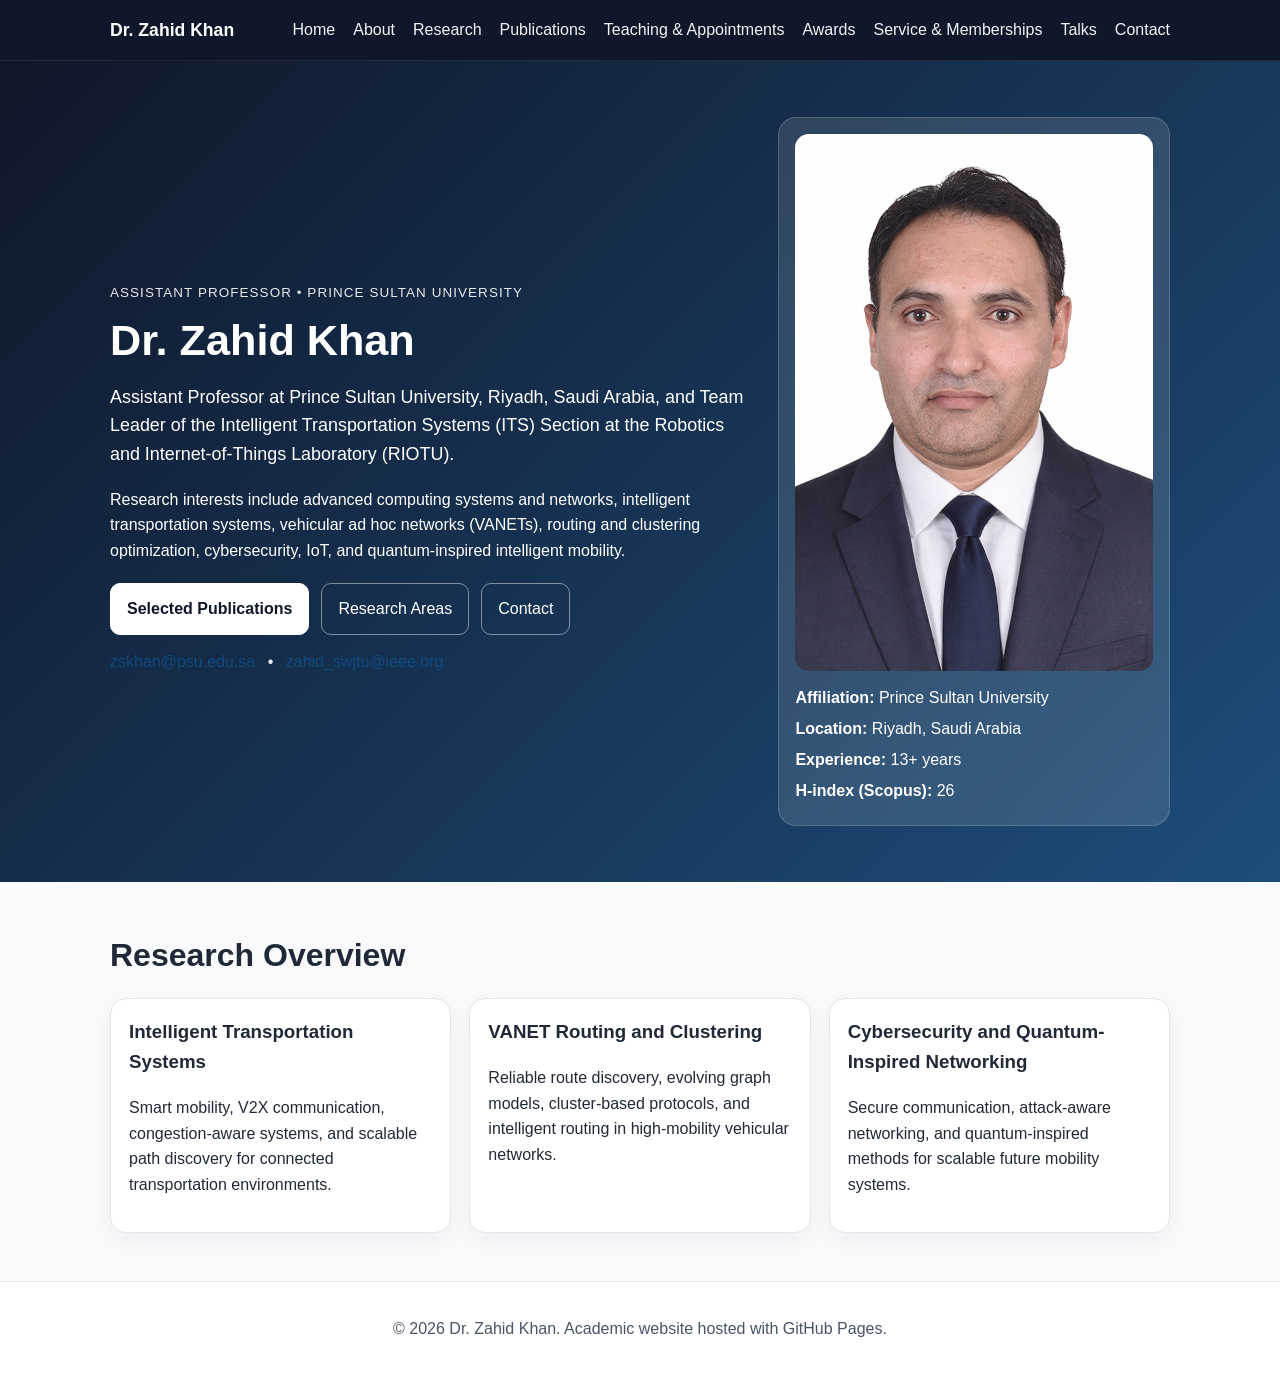
==== index.html @ cc6d30c7 "Update index.html" ====
<!DOCTYPE html>
<html lang="en">
<head>
  <title>Dr. Zahid Khan | Home</title>

  <meta charset="UTF-8" />
  <meta name="viewport" content="width=device-width, initial-scale=1.0" />
  <meta name="description" content="Academic website of Dr. Zahid Khan, Assistant Professor at Prince Sultan University. Research in intelligent transportation systems, VANETs, routing, cybersecurity, IoT, and quantum-inspired networking." />
  <meta name="keywords" content="Zahid Khan, Dr Zahid Khan, Prince Sultan University, VANET, Intelligent Transportation Systems, Quantum-inspired routing, Cybersecurity, IoT, Academic website" />
  <link rel="stylesheet" href="styles.css" />

</head>
<body>

    <header class="site-header">
      <div class="container nav">
        <a class="brand" href="index.html">Dr. Zahid Khan</a>
       <nav class="nav-links">
  <a href="index.html">Home</a>
  <a href="about.html">About</a>
  <a href="research.html">Research</a>
  <a href="publications.html">Publications</a>
  <a href="teaching.html">Teaching & Appointments</a>
  <a href="awards.html">Awards</a>
  <a href="service.html">Service & Memberships</a>
  <a href="talks.html">Talks</a>
  <a href="contact.html">Contact</a>
</nav>
      </div>
    </header>


<main>
  <section class="hero">
    <div class="container hero-grid">
      <div class="hero-text">
        <p class="eyebrow">Assistant Professor • Prince Sultan University</p>
        <h1>Dr. Zahid Khan</h1>
        <p class="lead">Assistant Professor at Prince Sultan University, Riyadh, Saudi Arabia, and Team Leader of the Intelligent Transportation Systems (ITS) Section at the Robotics and Internet-of-Things Laboratory (RIOTU).</p>
        <p>Research interests include advanced computing systems and networks, intelligent transportation systems, vehicular ad hoc networks (VANETs), routing and clustering optimization, cybersecurity, IoT, and quantum-inspired intelligent mobility.</p>
        <div class="button-row">
          <a class="btn primary" href="publications.html">Selected Publications</a>
          <a class="btn" href="research.html">Research Areas</a>
          <a class="btn" href="contact.html">Contact</a>
        </div>
        <div class="mini-links">
          <a href="mailto:zskhan@psu.edu.sa">zskhan@psu.edu.sa</a>
          <span>•</span>
          <a href="mailto:zahid_swjtu@ieee.org">zahid_swjtu@ieee.org</a>
        </div>
      </div>
      <aside class="profile-card">
        <img src="zahid.png" alt="Portrait of Dr. Zahid Khan" class="profile-image" />
        <div class="profile-meta">
          <p><strong>Affiliation:</strong> Prince Sultan University</p>
          <p><strong>Location:</strong> Riyadh, Saudi Arabia</p>
          <p><strong>Experience:</strong> 13+ years</p>
          <p><strong>H-index (Scopus):</strong> 26</p>
        </div>
      </aside>
    </div>
  </section>

  <section class="section">
    <div class="container">
      <h2>Research Overview</h2>
      <div class="cards">
        <article class="card">
          <h3>Intelligent Transportation Systems</h3>
          <p>Smart mobility, V2X communication, congestion-aware systems, and scalable path discovery for connected transportation environments.</p>
        </article>
        <article class="card">
          <h3>VANET Routing and Clustering</h3>
          <p>Reliable route discovery, evolving graph models, cluster-based protocols, and intelligent routing in high-mobility vehicular networks.</p>
        </article>
        <article class="card">
          <h3>Cybersecurity and Quantum-Inspired Networking</h3>
          <p>Secure communication, attack-aware networking, and quantum-inspired methods for scalable future mobility systems.</p>
        </article>
      </div>
    </div>
  </section>
</main>


    <footer class="footer">
      <div class="container">
        <p>© 2026 Dr. Zahid Khan. Academic website hosted with GitHub Pages.</p>
      </div>
    </footer>

</body>
</html>
---- styles.css ----
*{box-sizing:border-box}
body{margin:0;font-family:Arial,Helvetica,sans-serif;color:#1f2937;background:#f8fafc;line-height:1.6}
a{color:#0f4c81;text-decoration:none}
a:hover{text-decoration:underline}
.container{max-width:1100px;margin:0 auto;padding:0 20px}
.narrow{max-width:850px}
.site-header{background:#0f172a;color:#fff;border-bottom:1px solid rgba(255,255,255,.08);position:sticky;top:0;z-index:10}
.nav{display:flex;justify-content:space-between;align-items:center;gap:16px;padding:16px 20px}
.brand{color:#fff;font-weight:700;font-size:1.1rem}
.nav-links{display:flex;gap:18px;flex-wrap:wrap}
.nav-links a{color:#fff;opacity:.95}
.hero{background:linear-gradient(135deg,#0f172a,#1d4d7a);color:#fff;padding:56px 0}
.hero-grid{display:grid;grid-template-columns:1.3fr .8fr;gap:32px;align-items:center}
.eyebrow{text-transform:uppercase;letter-spacing:.08em;font-size:.84rem;opacity:.9}
h1{font-size:2.7rem;line-height:1.1;margin:.3rem 0 .8rem}
h2{font-size:2rem;margin:0 0 1rem}
h3{margin-top:0}
.lead{font-size:1.12rem}
.button-row{display:flex;gap:12px;flex-wrap:wrap;margin-top:20px}
.btn{display:inline-block;padding:12px 16px;border-radius:10px;border:1px solid rgba(255,255,255,.45);color:#fff}
.btn.primary{background:#fff;color:#0f172a;border-color:#fff;font-weight:700}
.mini-links{margin-top:14px;opacity:.95}
.mini-links span{margin:0 8px}
.profile-card{background:rgba(255,255,255,.12);border:1px solid rgba(255,255,255,.18);padding:16px;border-radius:18px;backdrop-filter:blur(5px)}
.profile-image{width:100%;height:auto;border-radius:14px;display:block;margin-bottom:14px}
.profile-meta p{margin:.35rem 0}
.section{padding:48px 0}
.cards{display:grid;grid-template-columns:repeat(3,1fr);gap:18px}
.cards.two{grid-template-columns:repeat(2,1fr)}
.card{background:#fff;border:1px solid #e5e7eb;border-radius:16px;padding:18px;box-shadow:0 8px 24px rgba(15,23,42,.05)}
.pubs li{margin-bottom:1rem}
.note{color:#475569}
.footer{background:#fff;border-top:1px solid #e5e7eb;padding:18px 0;text-align:center;color:#475569}
@media (max-width:900px){
  .hero-grid,.cards,.cards.two{grid-template-columns:1fr}
  h1{font-size:2.1rem}
}
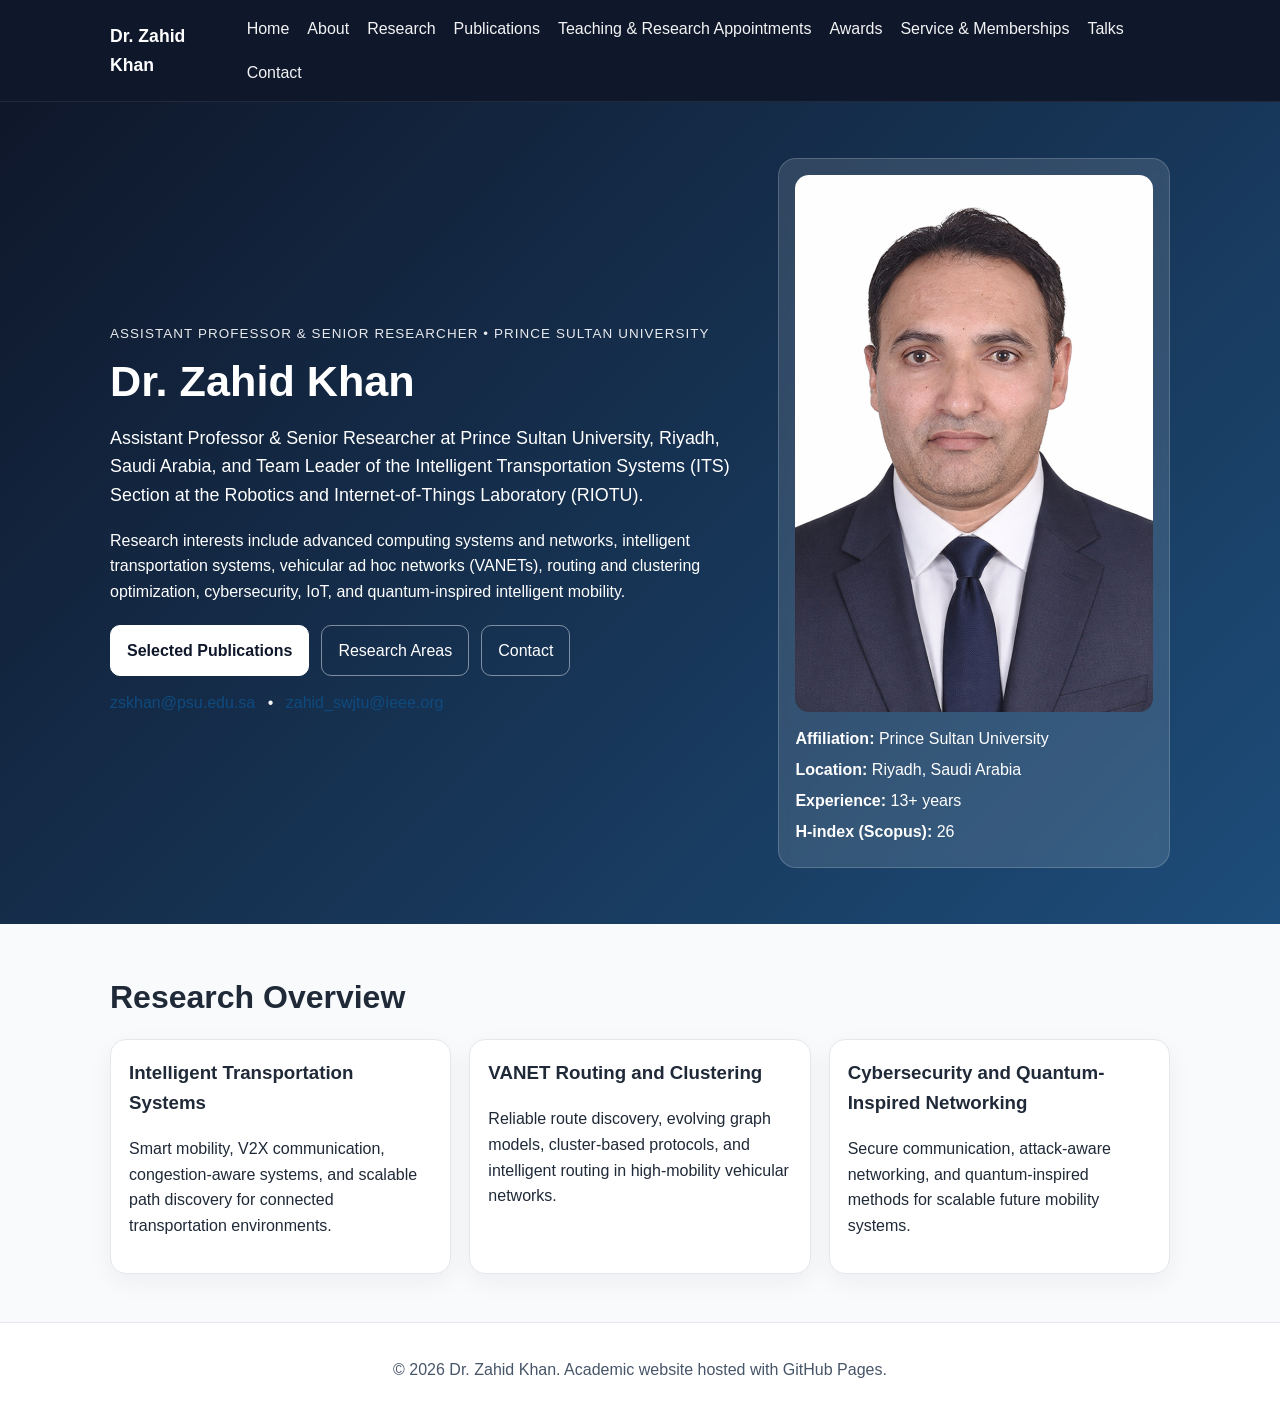
==== commit 57ec8293: "Update index.html" ====
--- a/index.html
+++ b/index.html
@@ -5,7 +5,7 @@
 
   <meta charset="UTF-8" />
   <meta name="viewport" content="width=device-width, initial-scale=1.0" />
-  <meta name="description" content="Academic website of Dr. Zahid Khan, Assistant Professor at Prince Sultan University. Research in intelligent transportation systems, VANETs, routing, cybersecurity, IoT, and quantum-inspired networking." />
+  <meta name="description" content="Academic website of Dr. Zahid Khan, Assistant Professor & Senior Researcher at Prince Sultan University. Research in intelligent transportation systems, VANETs, routing, cybersecurity, IoT, and quantum-inspired networking." />
   <meta name="keywords" content="Zahid Khan, Dr Zahid Khan, Prince Sultan University, VANET, Intelligent Transportation Systems, Quantum-inspired routing, Cybersecurity, IoT, Academic website" />
   <link rel="stylesheet" href="styles.css" />
 
@@ -20,7 +20,7 @@
   <a href="about.html">About</a>
   <a href="research.html">Research</a>
   <a href="publications.html">Publications</a>
-  <a href="teaching.html">Teaching & Appointments</a>
+  <a href="teaching.html">Teaching & Research Appointments</a>
   <a href="awards.html">Awards</a>
   <a href="service.html">Service & Memberships</a>
   <a href="talks.html">Talks</a>
@@ -34,9 +34,9 @@
   <section class="hero">
     <div class="container hero-grid">
       <div class="hero-text">
-        <p class="eyebrow">Assistant Professor • Prince Sultan University</p>
+        <p class="eyebrow">Assistant Professor & Senior Researcher • Prince Sultan University</p>
         <h1>Dr. Zahid Khan</h1>
-        <p class="lead">Assistant Professor at Prince Sultan University, Riyadh, Saudi Arabia, and Team Leader of the Intelligent Transportation Systems (ITS) Section at the Robotics and Internet-of-Things Laboratory (RIOTU).</p>
+        <p class="lead">Assistant Professor & Senior Researcher at Prince Sultan University, Riyadh, Saudi Arabia, and Team Leader of the Intelligent Transportation Systems (ITS) Section at the Robotics and Internet-of-Things Laboratory (RIOTU).</p>
         <p>Research interests include advanced computing systems and networks, intelligent transportation systems, vehicular ad hoc networks (VANETs), routing and clustering optimization, cybersecurity, IoT, and quantum-inspired intelligent mobility.</p>
         <div class="button-row">
           <a class="btn primary" href="publications.html">Selected Publications</a>
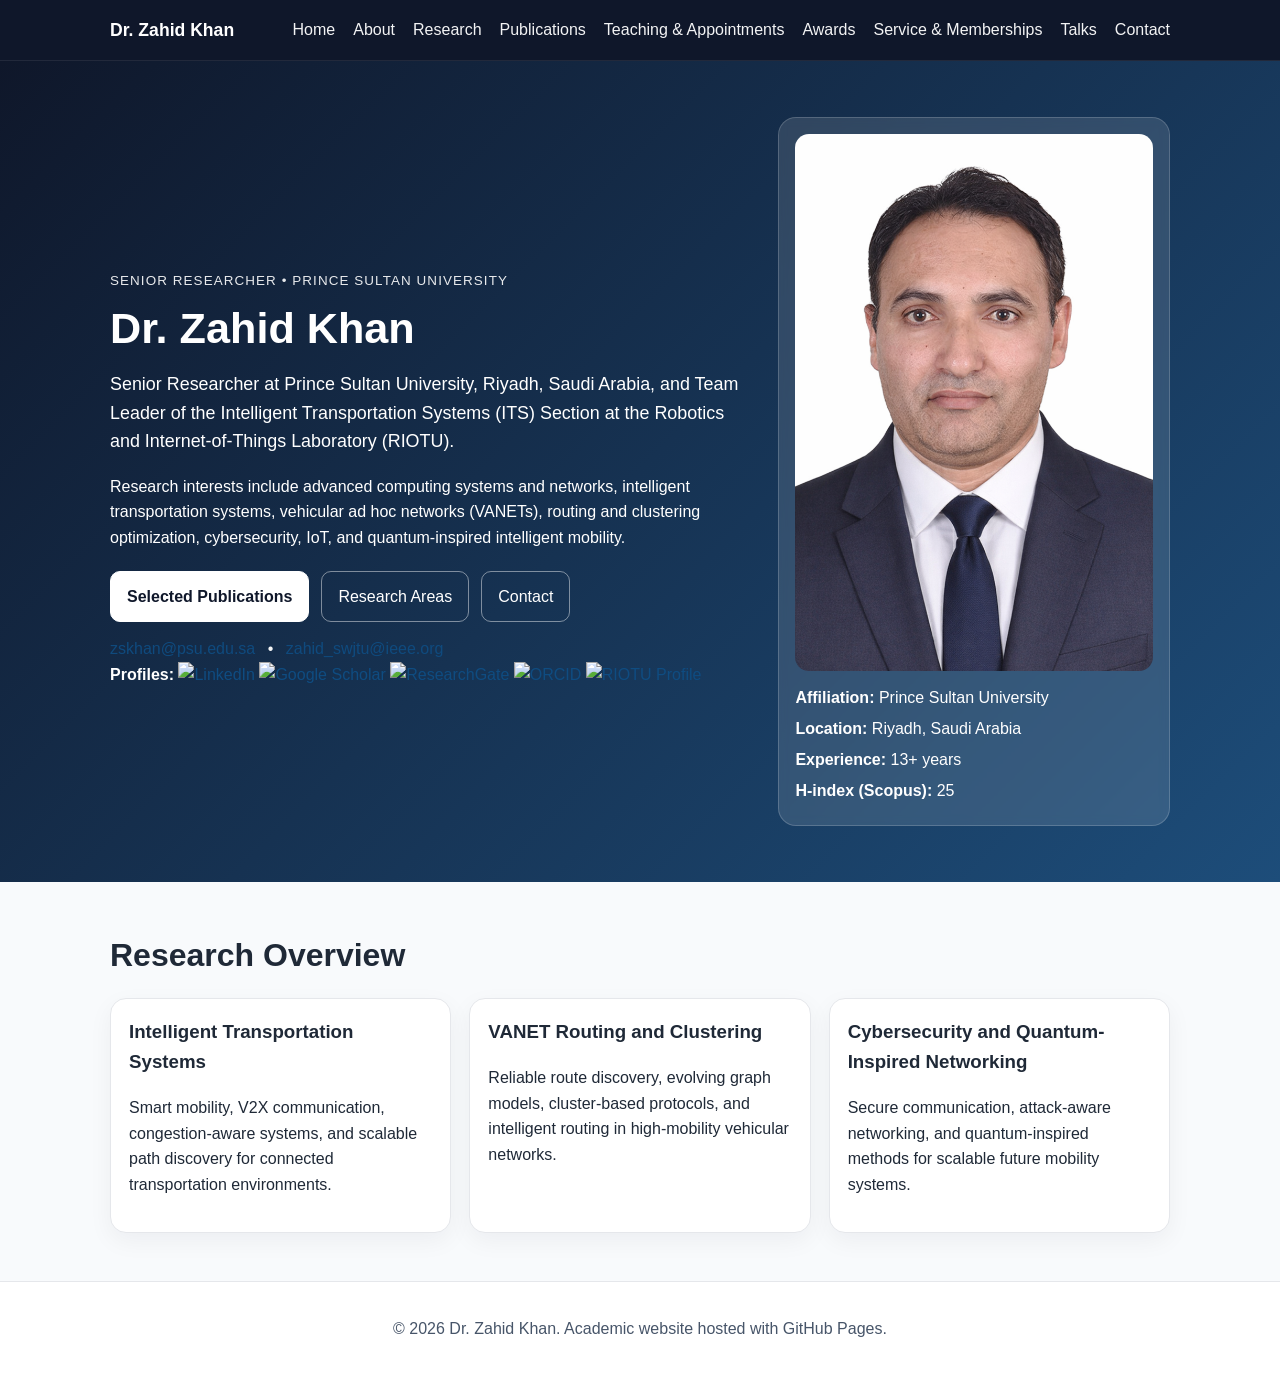
==== commit a8e4a6e7: "Update index.html" ====
--- a/index.html
+++ b/index.html
@@ -2,92 +2,119 @@
 <html lang="en">
 <head>
   <title>Dr. Zahid Khan | Home</title>
-
   <meta charset="UTF-8" />
   <meta name="viewport" content="width=device-width, initial-scale=1.0" />
-  <meta name="description" content="Academic website of Dr. Zahid Khan, Assistant Professor & Senior Researcher at Prince Sultan University. Research in intelligent transportation systems, VANETs, routing, cybersecurity, IoT, and quantum-inspired networking." />
+  <meta name="description" content="Academic website of Dr. Zahid Khan, Senior Researcher at Prince Sultan University. Research in intelligent transportation systems, VANETs, routing, cybersecurity, IoT, and quantum-inspired networking." />
   <meta name="keywords" content="Zahid Khan, Dr Zahid Khan, Prince Sultan University, VANET, Intelligent Transportation Systems, Quantum-inspired routing, Cybersecurity, IoT, Academic website" />
   <link rel="stylesheet" href="styles.css" />
-
 </head>
 <body>
 
-    <header class="site-header">
-      <div class="container nav">
-        <a class="brand" href="index.html">Dr. Zahid Khan</a>
-       <nav class="nav-links">
-  <a href="index.html">Home</a>
-  <a href="about.html">About</a>
-  <a href="research.html">Research</a>
-  <a href="publications.html">Publications</a>
-  <a href="teaching.html">Teaching & Research Appointments</a>
-  <a href="awards.html">Awards</a>
-  <a href="service.html">Service & Memberships</a>
-  <a href="talks.html">Talks</a>
-  <a href="contact.html">Contact</a>
-</nav>
+  <header class="site-header">
+    <div class="container nav">
+      <a class="brand" href="index.html">Dr. Zahid Khan</a>
+      <nav class="nav-links">
+        <a href="index.html">Home</a>
+        <a href="about.html">About</a>
+        <a href="research.html">Research</a>
+        <a href="publications.html">Publications</a>
+        <a href="teaching.html">Teaching & Appointments</a>
+        <a href="awards.html">Awards</a>
+        <a href="service.html">Service & Memberships</a>
+        <a href="talks.html">Talks</a>
+        <a href="contact.html">Contact</a>
+      </nav>
+    </div>
+  </header>
+
+  <main>
+    <section class="hero">
+      <div class="container hero-grid">
+        <div class="hero-text">
+          <p class="eyebrow">Senior Researcher • Prince Sultan University</p>
+          <h1>Dr. Zahid Khan</h1>
+          <p class="lead">
+            Senior Researcher at Prince Sultan University, Riyadh, Saudi Arabia, and Team Leader of the Intelligent Transportation Systems (ITS) Section at the Robotics and Internet-of-Things Laboratory (RIOTU).
+          </p>
+          <p>
+            Research interests include advanced computing systems and networks, intelligent transportation systems, vehicular ad hoc networks (VANETs), routing and clustering optimization, cybersecurity, IoT, and quantum-inspired intelligent mobility.
+          </p>
+
+          <div class="button-row">
+            <a class="btn primary" href="publications.html">Selected Publications</a>
+            <a class="btn" href="research.html">Research Areas</a>
+            <a class="btn" href="contact.html">Contact</a>
+          </div>
+
+          <div class="mini-links">
+            <a href="mailto:zskhan@psu.edu.sa">zskhan@psu.edu.sa</a>
+            <span>•</span>
+            <a href="mailto:zahid_swjtu@ieee.org">zahid_swjtu@ieee.org</a>
+          </div>
+
+          <div class="profile-links">
+            <span><strong>Profiles:</strong></span>
+
+            <a href="https://www.linkedin.com/in/zahid-khan-a33226163" target="_blank" rel="noopener noreferrer">
+              <img src="linkedin.png" alt="LinkedIn" class="profile-icon">
+            </a>
+
+            <a href="https://scholar.google.com/citations?user=AywLR5oAAAAJ&hl=en" target="_blank" rel="noopener noreferrer">
+              <img src="scholar.png" alt="Google Scholar" class="profile-icon">
+            </a>
+
+            <a href="https://www.researchgate.net/profile/Zahid-Khan-42?ev=prf_overview" target="_blank" rel="noopener noreferrer">
+              <img src="researchgate.png" alt="ResearchGate" class="profile-icon">
+            </a>
+
+            <a href="https://orcid.org/0000-0003-4710-4010" target="_blank" rel="noopener noreferrer">
+              <img src="orcid.png" alt="ORCID" class="profile-icon">
+            </a>
+
+            <a href="https://ric.psu.edu.sa/riotu/teams.html#section_1" target="_blank" rel="noopener noreferrer">
+              <img src="riotu.png" alt="RIOTU Profile" class="profile-icon">
+            </a>
+          </div>
+        </div>
+
+        <aside class="profile-card">
+          <img src="zahid.png" alt="Portrait of Dr. Zahid Khan" class="profile-image" />
+          <div class="profile-meta">
+            <p><strong>Affiliation:</strong> Prince Sultan University</p>
+            <p><strong>Location:</strong> Riyadh, Saudi Arabia</p>
+            <p><strong>Experience:</strong> 13+ years</p>
+            <p><strong>H-index (Scopus):</strong> 25</p>
+          </div>
+        </aside>
       </div>
-    </header>
+    </section>
 
-
-<main>
-  <section class="hero">
-    <div class="container hero-grid">
-      <div class="hero-text">
-        <p class="eyebrow">Assistant Professor & Senior Researcher • Prince Sultan University</p>
-        <h1>Dr. Zahid Khan</h1>
-        <p class="lead">Assistant Professor & Senior Researcher at Prince Sultan University, Riyadh, Saudi Arabia, and Team Leader of the Intelligent Transportation Systems (ITS) Section at the Robotics and Internet-of-Things Laboratory (RIOTU).</p>
-        <p>Research interests include advanced computing systems and networks, intelligent transportation systems, vehicular ad hoc networks (VANETs), routing and clustering optimization, cybersecurity, IoT, and quantum-inspired intelligent mobility.</p>
-        <div class="button-row">
-          <a class="btn primary" href="publications.html">Selected Publications</a>
-          <a class="btn" href="research.html">Research Areas</a>
-          <a class="btn" href="contact.html">Contact</a>
-        </div>
-        <div class="mini-links">
-          <a href="mailto:zskhan@psu.edu.sa">zskhan@psu.edu.sa</a>
-          <span>•</span>
-          <a href="mailto:zahid_swjtu@ieee.org">zahid_swjtu@ieee.org</a>
+    <section class="section">
+      <div class="container">
+        <h2>Research Overview</h2>
+        <div class="cards">
+          <article class="card">
+            <h3>Intelligent Transportation Systems</h3>
+            <p>Smart mobility, V2X communication, congestion-aware systems, and scalable path discovery for connected transportation environments.</p>
+          </article>
+          <article class="card">
+            <h3>VANET Routing and Clustering</h3>
+            <p>Reliable route discovery, evolving graph models, cluster-based protocols, and intelligent routing in high-mobility vehicular networks.</p>
+          </article>
+          <article class="card">
+            <h3>Cybersecurity and Quantum-Inspired Networking</h3>
+            <p>Secure communication, attack-aware networking, and quantum-inspired methods for scalable future mobility systems.</p>
+          </article>
         </div>
       </div>
-      <aside class="profile-card">
-        <img src="zahid.png" alt="Portrait of Dr. Zahid Khan" class="profile-image" />
-        <div class="profile-meta">
-          <p><strong>Affiliation:</strong> Prince Sultan University</p>
-          <p><strong>Location:</strong> Riyadh, Saudi Arabia</p>
-          <p><strong>Experience:</strong> 13+ years</p>
-          <p><strong>H-index (Scopus):</strong> 26</p>
-        </div>
-      </aside>
+    </section>
+  </main>
+
+  <footer class="footer">
+    <div class="container">
+      <p>© 2026 Dr. Zahid Khan. Academic website hosted with GitHub Pages.</p>
     </div>
-  </section>
-
-  <section class="section">
-    <div class="container">
-      <h2>Research Overview</h2>
-      <div class="cards">
-        <article class="card">
-          <h3>Intelligent Transportation Systems</h3>
-          <p>Smart mobility, V2X communication, congestion-aware systems, and scalable path discovery for connected transportation environments.</p>
-        </article>
-        <article class="card">
-          <h3>VANET Routing and Clustering</h3>
-          <p>Reliable route discovery, evolving graph models, cluster-based protocols, and intelligent routing in high-mobility vehicular networks.</p>
-        </article>
-        <article class="card">
-          <h3>Cybersecurity and Quantum-Inspired Networking</h3>
-          <p>Secure communication, attack-aware networking, and quantum-inspired methods for scalable future mobility systems.</p>
-        </article>
-      </div>
-    </div>
-  </section>
-</main>
-
-
-    <footer class="footer">
-      <div class="container">
-        <p>© 2026 Dr. Zahid Khan. Academic website hosted with GitHub Pages.</p>
-      </div>
-    </footer>
+  </footer>
 
 </body>
 </html>
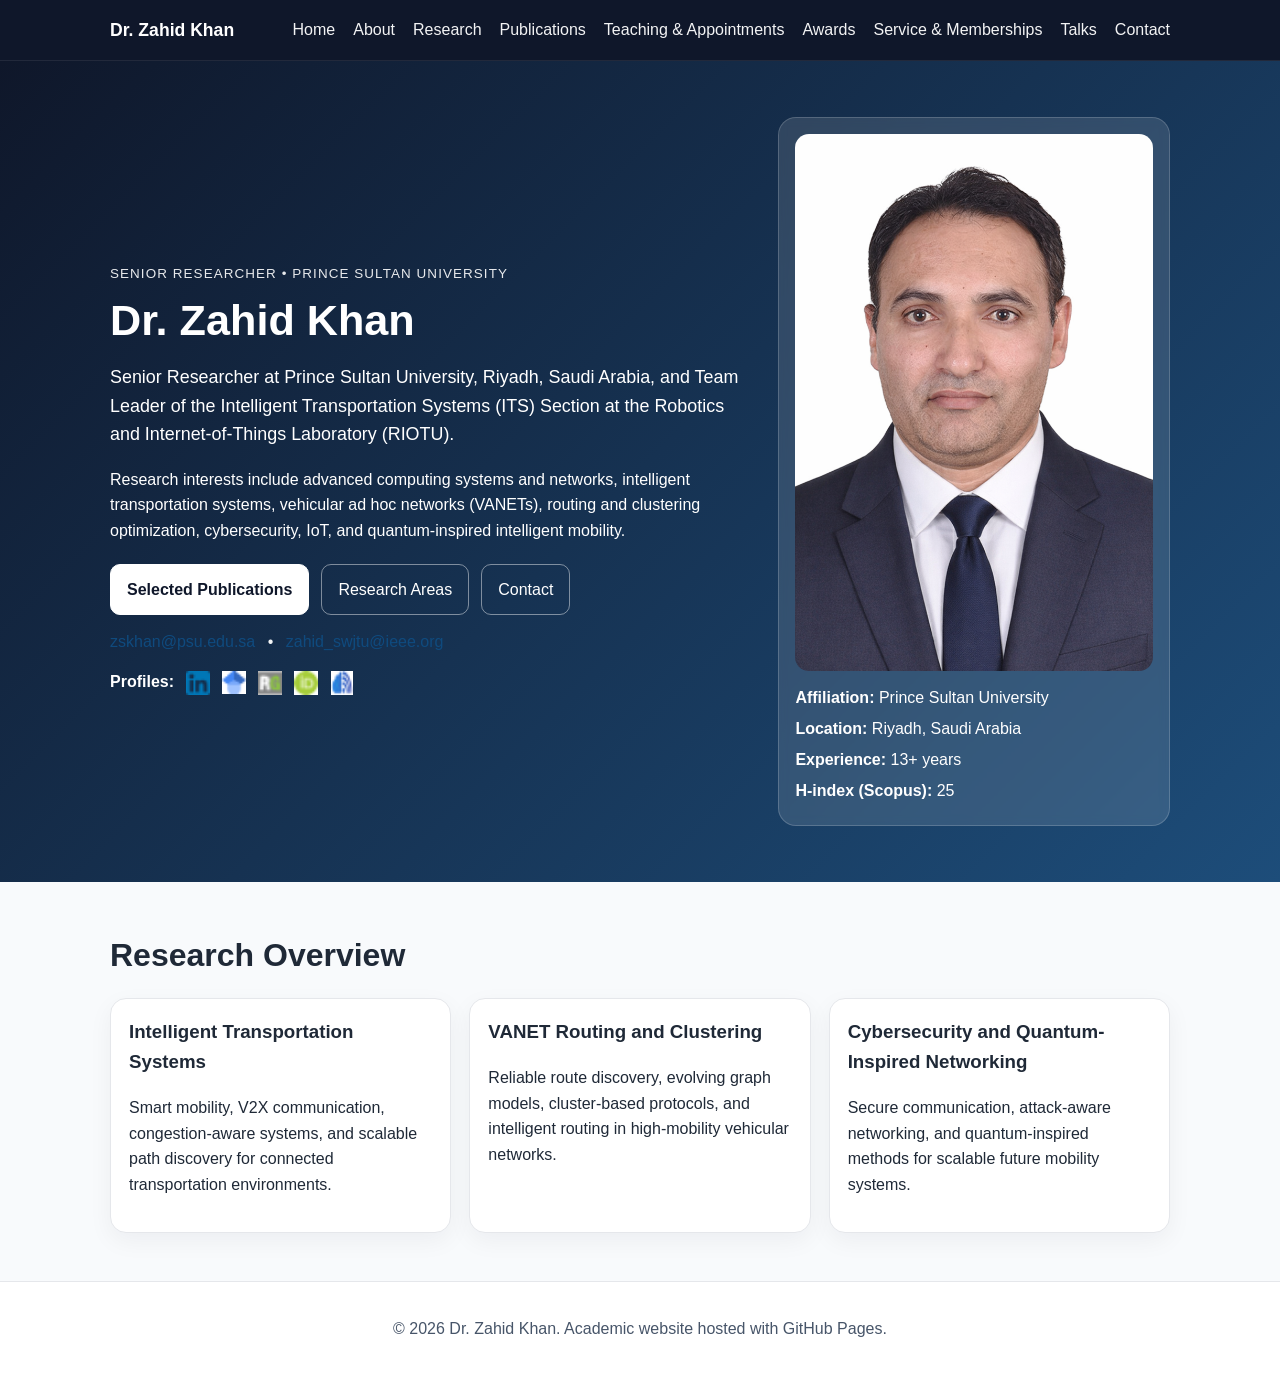
==== commit 0eedba1b: "Update index.html" ====
--- a/index.html
+++ b/index.html
@@ -4,7 +4,7 @@
   <title>Dr. Zahid Khan | Home</title>
   <meta charset="UTF-8" />
   <meta name="viewport" content="width=device-width, initial-scale=1.0" />
-  <meta name="description" content="Academic website of Dr. Zahid Khan, Senior Researcher at Prince Sultan University. Research in intelligent transportation systems, VANETs, routing, cybersecurity, IoT, and quantum-inspired networking." />
+  <meta name="description" content="Academic website of Dr. Zahid Khan, Assistant Professor, &  Researcher at Prince Sultan University. Research in intelligent transportation systems, VANETs, routing, cybersecurity, IoT, and quantum-inspired networking." />
   <meta name="keywords" content="Zahid Khan, Dr Zahid Khan, Prince Sultan University, VANET, Intelligent Transportation Systems, Quantum-inspired routing, Cybersecurity, IoT, Academic website" />
   <link rel="stylesheet" href="styles.css" />
 </head>
--- a/styles.css
+++ b/styles.css
@@ -1,38 +1,219 @@
-
-*{box-sizing:border-box}
-body{margin:0;font-family:Arial,Helvetica,sans-serif;color:#1f2937;background:#f8fafc;line-height:1.6}
-a{color:#0f4c81;text-decoration:none}
-a:hover{text-decoration:underline}
-.container{max-width:1100px;margin:0 auto;padding:0 20px}
-.narrow{max-width:850px}
-.site-header{background:#0f172a;color:#fff;border-bottom:1px solid rgba(255,255,255,.08);position:sticky;top:0;z-index:10}
-.nav{display:flex;justify-content:space-between;align-items:center;gap:16px;padding:16px 20px}
-.brand{color:#fff;font-weight:700;font-size:1.1rem}
-.nav-links{display:flex;gap:18px;flex-wrap:wrap}
-.nav-links a{color:#fff;opacity:.95}
-.hero{background:linear-gradient(135deg,#0f172a,#1d4d7a);color:#fff;padding:56px 0}
-.hero-grid{display:grid;grid-template-columns:1.3fr .8fr;gap:32px;align-items:center}
-.eyebrow{text-transform:uppercase;letter-spacing:.08em;font-size:.84rem;opacity:.9}
-h1{font-size:2.7rem;line-height:1.1;margin:.3rem 0 .8rem}
-h2{font-size:2rem;margin:0 0 1rem}
-h3{margin-top:0}
-.lead{font-size:1.12rem}
-.button-row{display:flex;gap:12px;flex-wrap:wrap;margin-top:20px}
-.btn{display:inline-block;padding:12px 16px;border-radius:10px;border:1px solid rgba(255,255,255,.45);color:#fff}
-.btn.primary{background:#fff;color:#0f172a;border-color:#fff;font-weight:700}
-.mini-links{margin-top:14px;opacity:.95}
-.mini-links span{margin:0 8px}
-.profile-card{background:rgba(255,255,255,.12);border:1px solid rgba(255,255,255,.18);padding:16px;border-radius:18px;backdrop-filter:blur(5px)}
-.profile-image{width:100%;height:auto;border-radius:14px;display:block;margin-bottom:14px}
-.profile-meta p{margin:.35rem 0}
-.section{padding:48px 0}
-.cards{display:grid;grid-template-columns:repeat(3,1fr);gap:18px}
-.cards.two{grid-template-columns:repeat(2,1fr)}
-.card{background:#fff;border:1px solid #e5e7eb;border-radius:16px;padding:18px;box-shadow:0 8px 24px rgba(15,23,42,.05)}
-.pubs li{margin-bottom:1rem}
-.note{color:#475569}
-.footer{background:#fff;border-top:1px solid #e5e7eb;padding:18px 0;text-align:center;color:#475569}
-@media (max-width:900px){
-  .hero-grid,.cards,.cards.two{grid-template-columns:1fr}
-  h1{font-size:2.1rem}
-}
+* {
+  box-sizing: border-box;
+}
+
+body {
+  margin: 0;
+  font-family: Arial, Helvetica, sans-serif;
+  color: #1f2937;
+  background: #f8fafc;
+  line-height: 1.6;
+}
+
+a {
+  color: #0f4c81;
+  text-decoration: none;
+}
+
+a:hover {
+  text-decoration: underline;
+}
+
+.container {
+  max-width: 1100px;
+  margin: 0 auto;
+  padding: 0 20px;
+}
+
+.narrow {
+  max-width: 850px;
+}
+
+.site-header {
+  background: #0f172a;
+  color: #fff;
+  border-bottom: 1px solid rgba(255,255,255,0.08);
+  position: sticky;
+  top: 0;
+  z-index: 10;
+}
+
+.nav {
+  display: flex;
+  justify-content: space-between;
+  align-items: center;
+  gap: 16px;
+  padding: 16px 20px;
+}
+
+.brand {
+  color: #fff;
+  font-weight: 700;
+  font-size: 1.1rem;
+}
+
+.nav-links {
+  display: flex;
+  gap: 18px;
+  flex-wrap: wrap;
+}
+
+.nav-links a {
+  color: #fff;
+  opacity: 0.95;
+}
+
+.hero {
+  background: linear-gradient(135deg, #0f172a, #1d4d7a);
+  color: #fff;
+  padding: 56px 0;
+}
+
+.hero-grid {
+  display: grid;
+  grid-template-columns: 1.3fr 0.8fr;
+  gap: 32px;
+  align-items: center;
+}
+
+.eyebrow {
+  text-transform: uppercase;
+  letter-spacing: 0.08em;
+  font-size: 0.84rem;
+  opacity: 0.9;
+}
+
+h1 {
+  font-size: 2.7rem;
+  line-height: 1.1;
+  margin: 0.3rem 0 0.8rem;
+}
+
+h2 {
+  font-size: 2rem;
+  margin: 0 0 1rem;
+}
+
+h3 {
+  margin-top: 0;
+}
+
+.lead {
+  font-size: 1.12rem;
+}
+
+.button-row {
+  display: flex;
+  gap: 12px;
+  flex-wrap: wrap;
+  margin-top: 20px;
+}
+
+.btn {
+  display: inline-block;
+  padding: 12px 16px;
+  border-radius: 10px;
+  border: 1px solid rgba(255,255,255,0.45);
+  color: #fff;
+}
+
+.btn.primary {
+  background: #fff;
+  color: #0f172a;
+  border-color: #fff;
+  font-weight: 700;
+}
+
+.mini-links {
+  margin-top: 14px;
+  opacity: 0.95;
+}
+
+.mini-links span {
+  margin: 0 8px;
+}
+
+.profile-links {
+  display: flex;
+  align-items: center;
+  gap: 12px;
+  flex-wrap: wrap;
+  margin-top: 14px;
+}
+
+.profile-icon {
+  width: 24px;
+  height: 24px;
+  object-fit: contain;
+  vertical-align: middle;
+}
+
+.profile-card {
+  background: rgba(255,255,255,0.12);
+  border: 1px solid rgba(255,255,255,0.18);
+  padding: 16px;
+  border-radius: 18px;
+  backdrop-filter: blur(5px);
+}
+
+.profile-image {
+  width: 100%;
+  height: auto;
+  border-radius: 14px;
+  display: block;
+  margin-bottom: 14px;
+}
+
+.profile-meta p {
+  margin: 0.35rem 0;
+}
+
+.section {
+  padding: 48px 0;
+}
+
+.cards {
+  display: grid;
+  grid-template-columns: repeat(3, 1fr);
+  gap: 18px;
+}
+
+.cards.two {
+  grid-template-columns: repeat(2, 1fr);
+}
+
+.card {
+  background: #fff;
+  border: 1px solid #e5e7eb;
+  border-radius: 16px;
+  padding: 18px;
+  box-shadow: 0 8px 24px rgba(15,23,42,0.05);
+}
+
+.pubs li {
+  margin-bottom: 1rem;
+}
+
+.note {
+  color: #475569;
+}
+
+.footer {
+  background: #fff;
+  border-top: 1px solid #e5e7eb;
+  padding: 18px 0;
+  text-align: center;
+  color: #475569;
+}
+
+@media (max-width: 900px) {
+  .hero-grid,
+  .cards,
+  .cards.two {
+    grid-template-columns: 1fr;
+  }
+
+  h1 {
+    font-size: 2.1rem;
+  }
+}
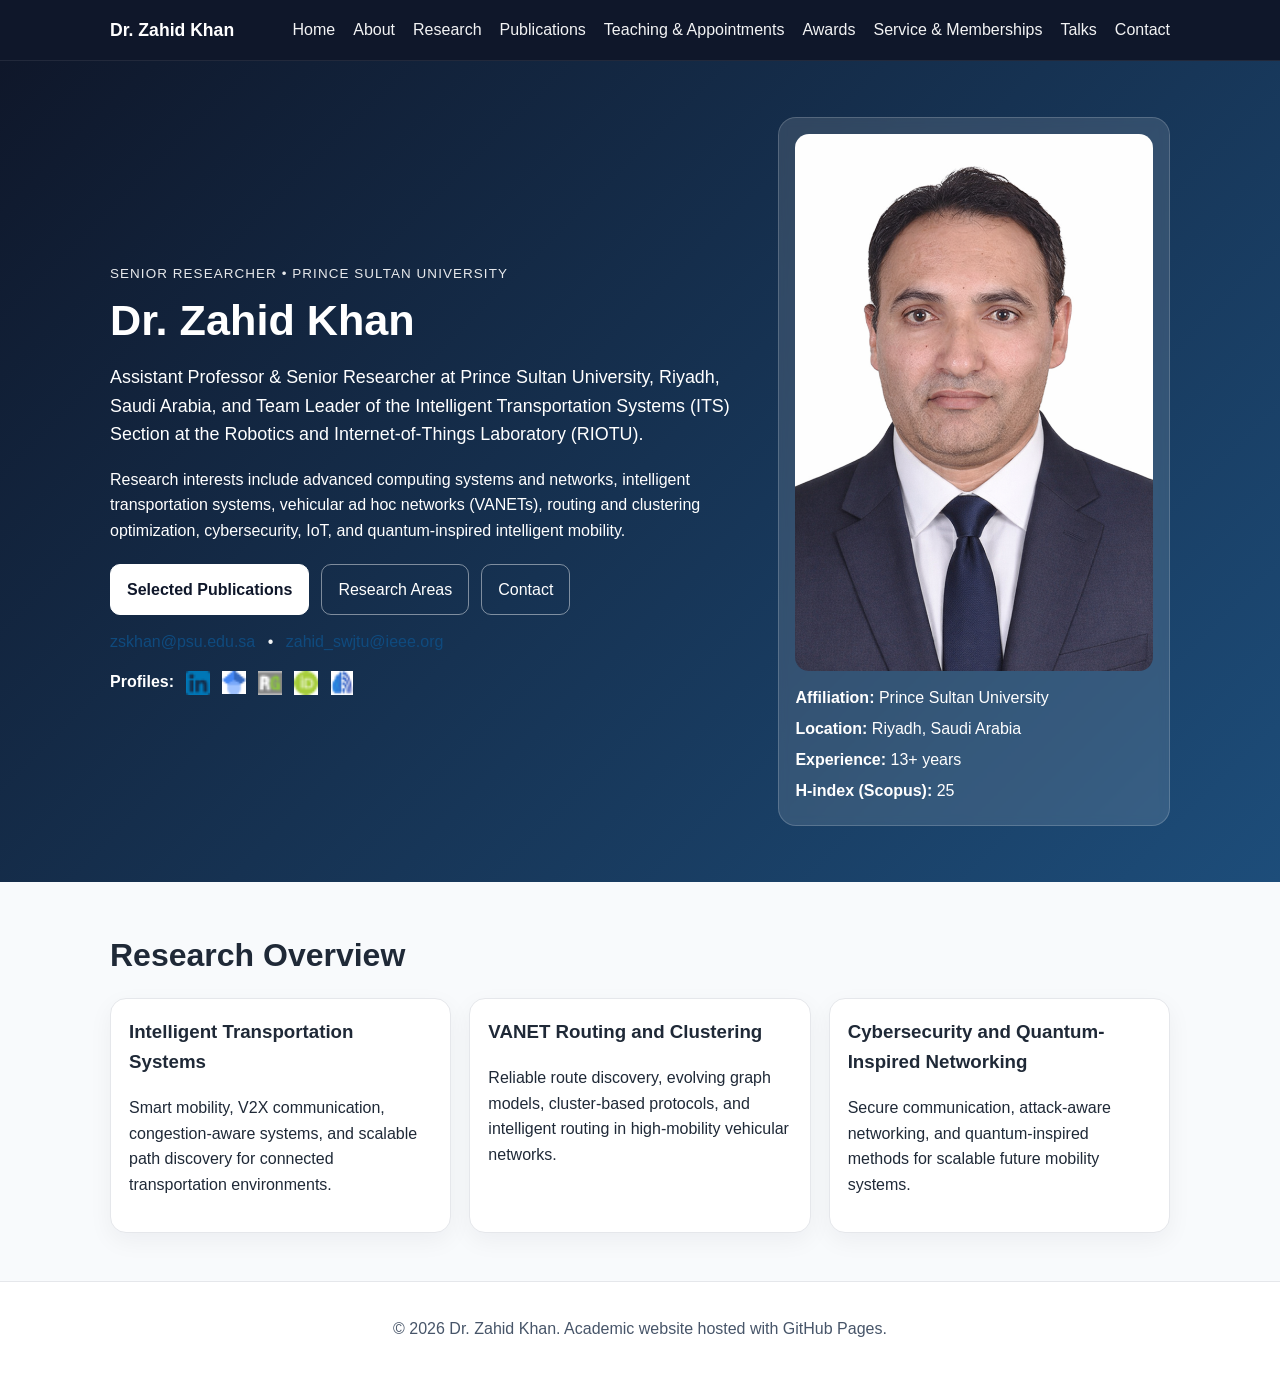
==== commit 67420bef: "Update index.html" ====
--- a/index.html
+++ b/index.html
@@ -4,7 +4,7 @@
   <title>Dr. Zahid Khan | Home</title>
   <meta charset="UTF-8" />
   <meta name="viewport" content="width=device-width, initial-scale=1.0" />
-  <meta name="description" content="Academic website of Dr. Zahid Khan, Assistant Professor, &  Researcher at Prince Sultan University. Research in intelligent transportation systems, VANETs, routing, cybersecurity, IoT, and quantum-inspired networking." />
+  <meta name="description" content="Academic website of Dr. Zahid Khan, Assistant Professor &  Researcher at Prince Sultan University. Research in intelligent transportation systems, VANETs, routing, cybersecurity, IoT, and quantum-inspired networking." />
   <meta name="keywords" content="Zahid Khan, Dr Zahid Khan, Prince Sultan University, VANET, Intelligent Transportation Systems, Quantum-inspired routing, Cybersecurity, IoT, Academic website" />
   <link rel="stylesheet" href="styles.css" />
 </head>
@@ -34,7 +34,7 @@
           <p class="eyebrow">Senior Researcher • Prince Sultan University</p>
           <h1>Dr. Zahid Khan</h1>
           <p class="lead">
-            Senior Researcher at Prince Sultan University, Riyadh, Saudi Arabia, and Team Leader of the Intelligent Transportation Systems (ITS) Section at the Robotics and Internet-of-Things Laboratory (RIOTU).
+            Assistant Professor & Senior Researcher at Prince Sultan University, Riyadh, Saudi Arabia, and Team Leader of the Intelligent Transportation Systems (ITS) Section at the Robotics and Internet-of-Things Laboratory (RIOTU).
           </p>
           <p>
             Research interests include advanced computing systems and networks, intelligent transportation systems, vehicular ad hoc networks (VANETs), routing and clustering optimization, cybersecurity, IoT, and quantum-inspired intelligent mobility.
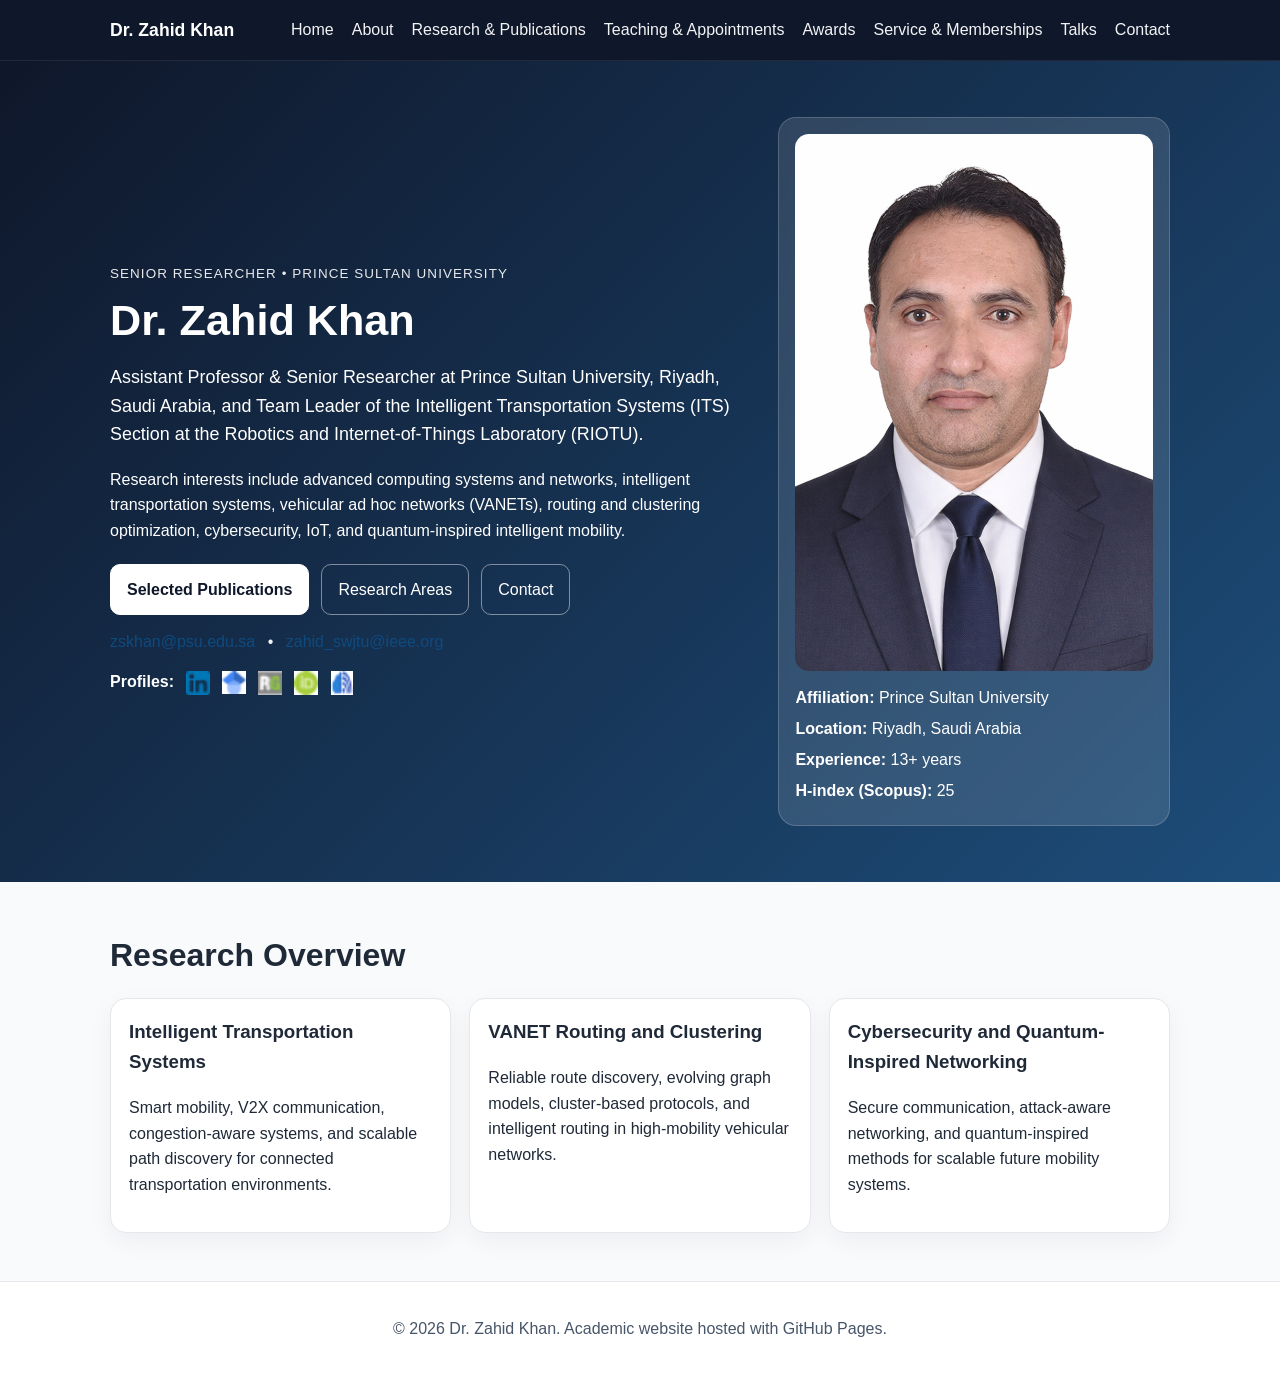
==== commit e83807ca: "Update index.html" ====
--- a/index.html
+++ b/index.html
@@ -13,17 +13,16 @@
   <header class="site-header">
     <div class="container nav">
       <a class="brand" href="index.html">Dr. Zahid Khan</a>
-      <nav class="nav-links">
-        <a href="index.html">Home</a>
-        <a href="about.html">About</a>
-        <a href="research.html">Research</a>
-        <a href="publications.html">Publications</a>
-        <a href="teaching.html">Teaching & Appointments</a>
-        <a href="awards.html">Awards</a>
-        <a href="service.html">Service & Memberships</a>
-        <a href="talks.html">Talks</a>
-        <a href="contact.html">Contact</a>
-      </nav>
+     <nav class="nav-links">
+  <a href="index.html">Home</a>
+  <a href="about.html">About</a>
+  <a href="research.html">Research & Publications</a>
+  <a href="teaching.html">Teaching & Appointments</a>
+  <a href="awards.html">Awards</a>
+  <a href="service.html">Service & Memberships</a>
+  <a href="talks.html">Talks</a>
+  <a href="contact.html">Contact</a>
+</nav>
     </div>
   </header>
 
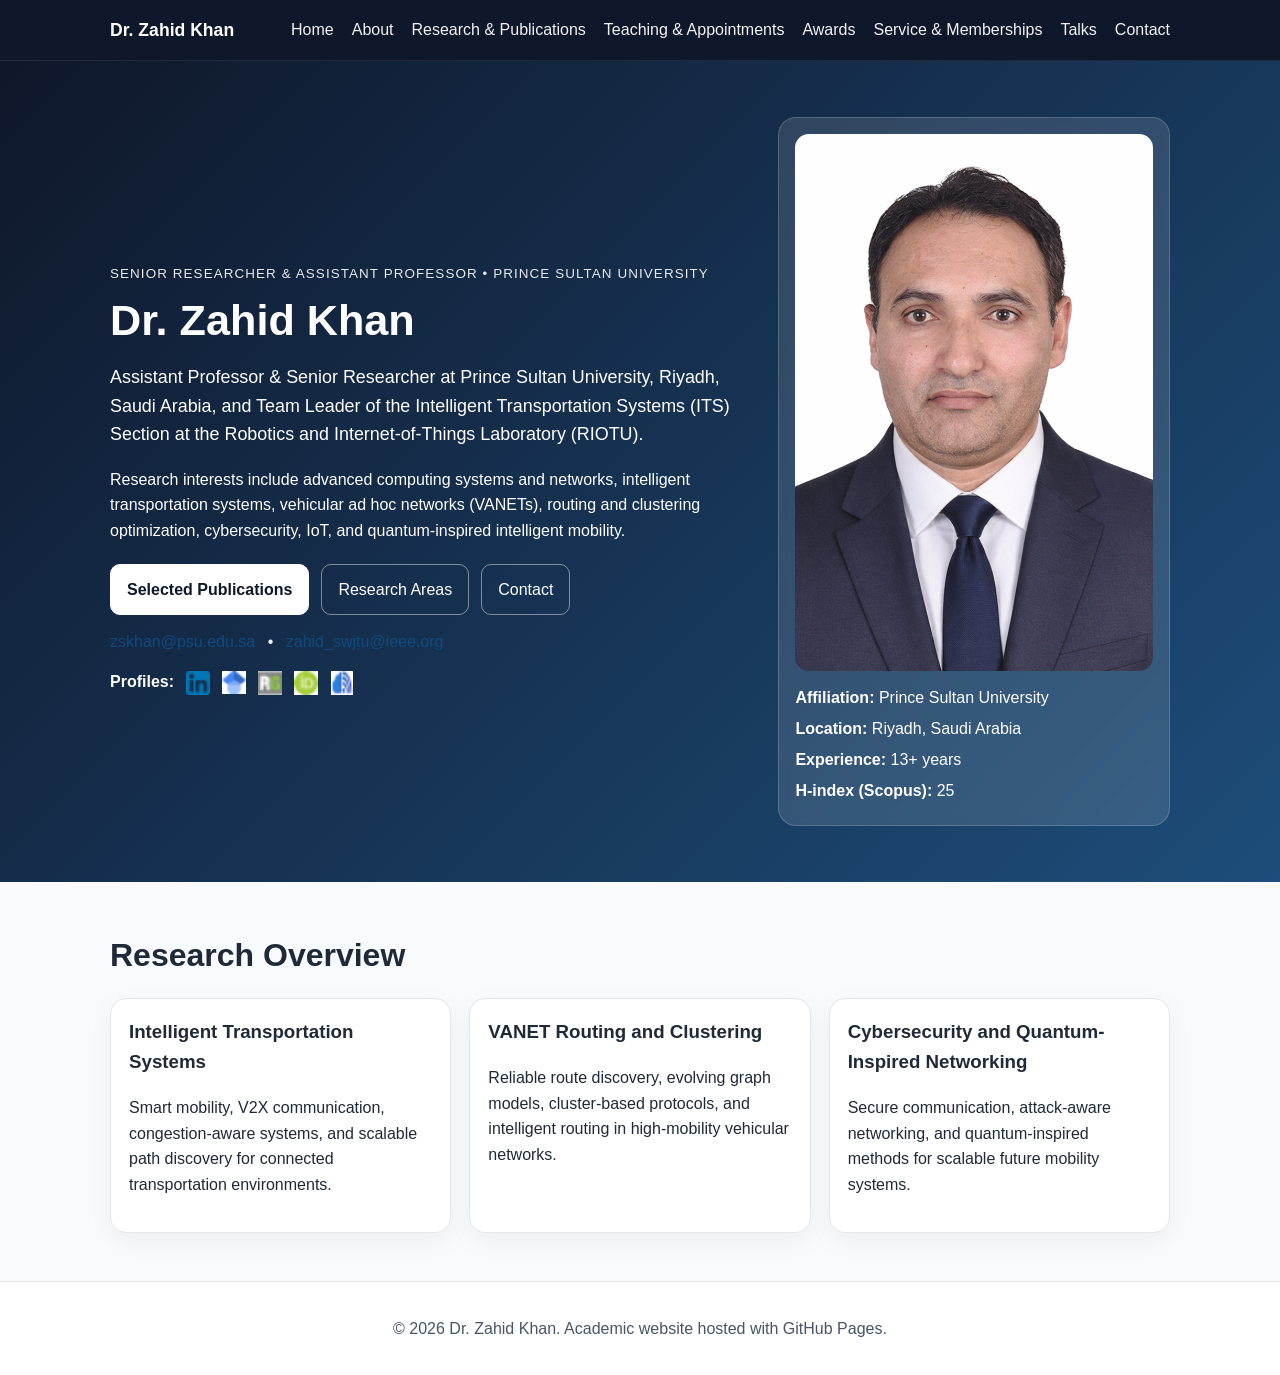
==== commit 9cc3b121: "Update index.html" ====
--- a/index.html
+++ b/index.html
@@ -30,7 +30,7 @@
     <section class="hero">
       <div class="container hero-grid">
         <div class="hero-text">
-          <p class="eyebrow">Senior Researcher • Prince Sultan University</p>
+          <p class="eyebrow">Senior Researcher & Assistant Professor • Prince Sultan University</p>
           <h1>Dr. Zahid Khan</h1>
           <p class="lead">
             Assistant Professor & Senior Researcher at Prince Sultan University, Riyadh, Saudi Arabia, and Team Leader of the Intelligent Transportation Systems (ITS) Section at the Robotics and Internet-of-Things Laboratory (RIOTU).
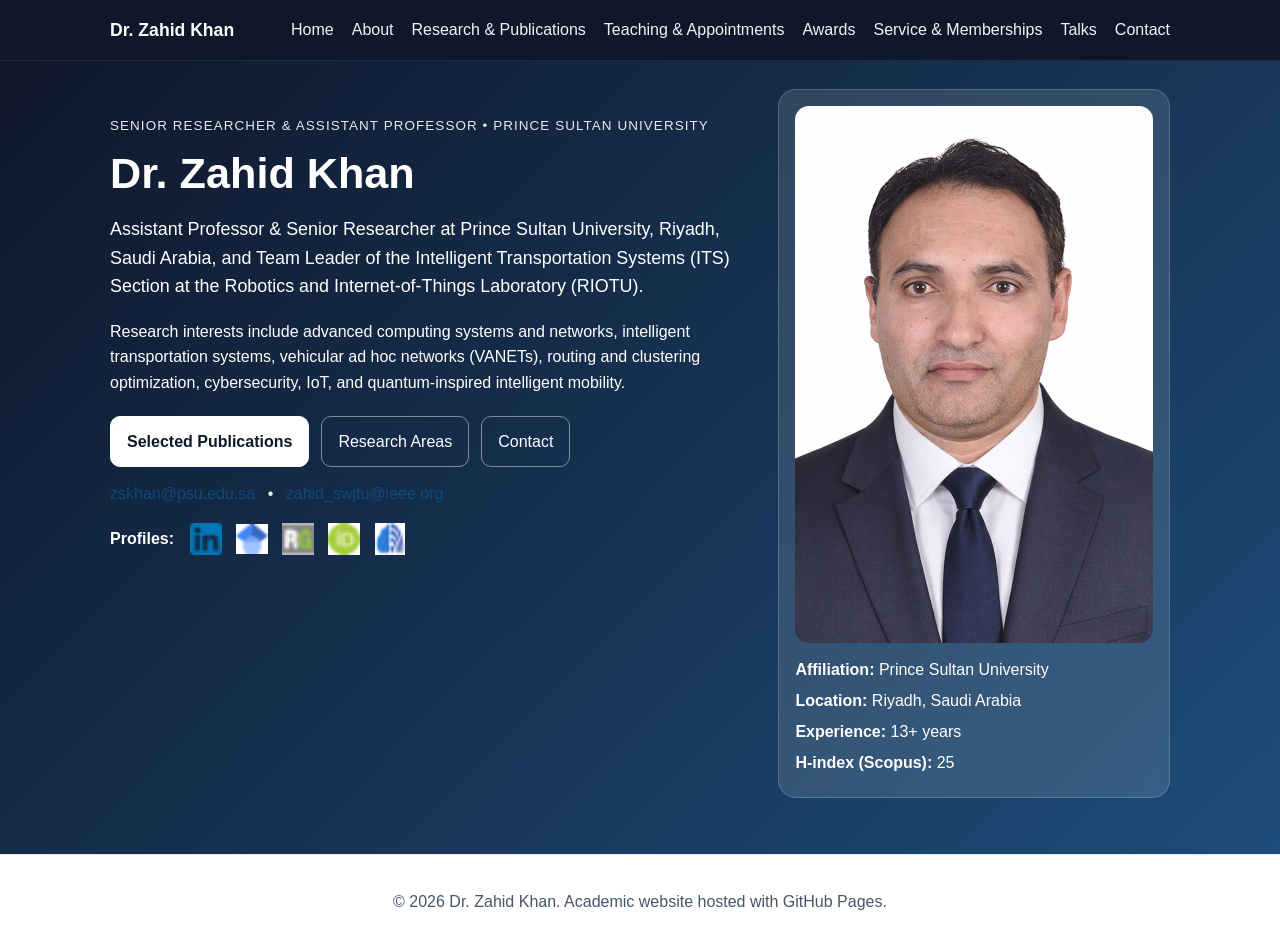
==== commit 89e8f5c6: "Update index.html" ====
--- a/index.html
+++ b/index.html
@@ -4,25 +4,76 @@
   <title>Dr. Zahid Khan | Home</title>
   <meta charset="UTF-8" />
   <meta name="viewport" content="width=device-width, initial-scale=1.0" />
-  <meta name="description" content="Academic website of Dr. Zahid Khan, Assistant Professor &  Researcher at Prince Sultan University. Research in intelligent transportation systems, VANETs, routing, cybersecurity, IoT, and quantum-inspired networking." />
+  <meta name="description" content="Academic website of Dr. Zahid Khan, Senior Researcher at Prince Sultan University. Research in intelligent transportation systems, VANETs, routing, cybersecurity, IoT, and quantum-inspired networking." />
   <meta name="keywords" content="Zahid Khan, Dr Zahid Khan, Prince Sultan University, VANET, Intelligent Transportation Systems, Quantum-inspired routing, Cybersecurity, IoT, Academic website" />
   <link rel="stylesheet" href="styles.css" />
+
+  <style>
+    .hero {
+      padding: 28px 0 56px 0 !important;
+    }
+
+    .hero-grid {
+      align-items: start !important;
+    }
+
+    .hero-text {
+      padding-top: 12px;
+    }
+
+    .profile-links {
+      display: flex;
+      align-items: center;
+      gap: 14px;
+      flex-wrap: wrap;
+      margin-top: 16px;
+    }
+
+    .profile-icon {
+      width: 32px !important;
+      height: 32px !important;
+      object-fit: contain;
+      vertical-align: middle;
+    }
+
+    .profiles-label {
+      font-size: 1rem;
+      font-weight: 700;
+      color: white;
+      margin-right: 2px;
+    }
+
+    .mini-links a {
+      font-size: 1rem;
+    }
+
+    @media (max-width: 900px) {
+      .hero-text {
+        padding-top: 0;
+      }
+
+      .profile-icon {
+        width: 28px !important;
+        height: 28px !important;
+      }
+    }
+  </style>
 </head>
 <body>
 
   <header class="site-header">
     <div class="container nav">
       <a class="brand" href="index.html">Dr. Zahid Khan</a>
-     <nav class="nav-links">
-  <a href="index.html">Home</a>
-  <a href="about.html">About</a>
-  <a href="research.html">Research & Publications</a>
-  <a href="teaching.html">Teaching & Appointments</a>
-  <a href="awards.html">Awards</a>
-  <a href="service.html">Service & Memberships</a>
-  <a href="talks.html">Talks</a>
-  <a href="contact.html">Contact</a>
-</nav>
+      <nav class="nav-links">
+        <a href="index.html">Home</a>
+        <a href="about.html">About</a>
+        <a href="research.html">Research & Publications</a>
+        <a href="teaching.html">Teaching & Appointments</a>
+        <a href="awards.html">Awards</a>
+        <a href="service.html">Service & Memberships</a>
+        <a href="talks.html">Talks</a>
+        <a href="contact.html">Contact</a>
+      </nav>
     </div>
   </header>
 
@@ -30,17 +81,21 @@
     <section class="hero">
       <div class="container hero-grid">
         <div class="hero-text">
-          <p class="eyebrow">Senior Researcher & Assistant Professor • Prince Sultan University</p>
+          <p class="eyebrow">SENIOR RESEARCHER & ASSISTANT PROFESSOR • PRINCE SULTAN UNIVERSITY</p>
           <h1>Dr. Zahid Khan</h1>
           <p class="lead">
-            Assistant Professor & Senior Researcher at Prince Sultan University, Riyadh, Saudi Arabia, and Team Leader of the Intelligent Transportation Systems (ITS) Section at the Robotics and Internet-of-Things Laboratory (RIOTU).
+            Assistant Professor & Senior Researcher at Prince Sultan University, Riyadh,
+            Saudi Arabia, and Team Leader of the Intelligent Transportation Systems (ITS)
+            Section at the Robotics and Internet-of-Things Laboratory (RIOTU).
           </p>
           <p>
-            Research interests include advanced computing systems and networks, intelligent transportation systems, vehicular ad hoc networks (VANETs), routing and clustering optimization, cybersecurity, IoT, and quantum-inspired intelligent mobility.
+            Research interests include advanced computing systems and networks, intelligent
+            transportation systems, vehicular ad hoc networks (VANETs), routing and clustering
+            optimization, cybersecurity, IoT, and quantum-inspired intelligent mobility.
           </p>
 
           <div class="button-row">
-            <a class="btn primary" href="publications.html">Selected Publications</a>
+            <a class="btn primary" href="research.html">Selected Publications</a>
             <a class="btn" href="research.html">Research Areas</a>
             <a class="btn" href="contact.html">Contact</a>
           </div>
@@ -52,7 +107,7 @@
           </div>
 
           <div class="profile-links">
-            <span><strong>Profiles:</strong></span>
+            <span class="profiles-label">Profiles:</span>
 
             <a href="https://www.linkedin.com/in/zahid-khan-a33226163" target="_blank" rel="noopener noreferrer">
               <img src="linkedin.png" alt="LinkedIn" class="profile-icon">
@@ -87,26 +142,6 @@
         </aside>
       </div>
     </section>
-
-    <section class="section">
-      <div class="container">
-        <h2>Research Overview</h2>
-        <div class="cards">
-          <article class="card">
-            <h3>Intelligent Transportation Systems</h3>
-            <p>Smart mobility, V2X communication, congestion-aware systems, and scalable path discovery for connected transportation environments.</p>
-          </article>
-          <article class="card">
-            <h3>VANET Routing and Clustering</h3>
-            <p>Reliable route discovery, evolving graph models, cluster-based protocols, and intelligent routing in high-mobility vehicular networks.</p>
-          </article>
-          <article class="card">
-            <h3>Cybersecurity and Quantum-Inspired Networking</h3>
-            <p>Secure communication, attack-aware networking, and quantum-inspired methods for scalable future mobility systems.</p>
-          </article>
-        </div>
-      </div>
-    </section>
   </main>
 
   <footer class="footer">
